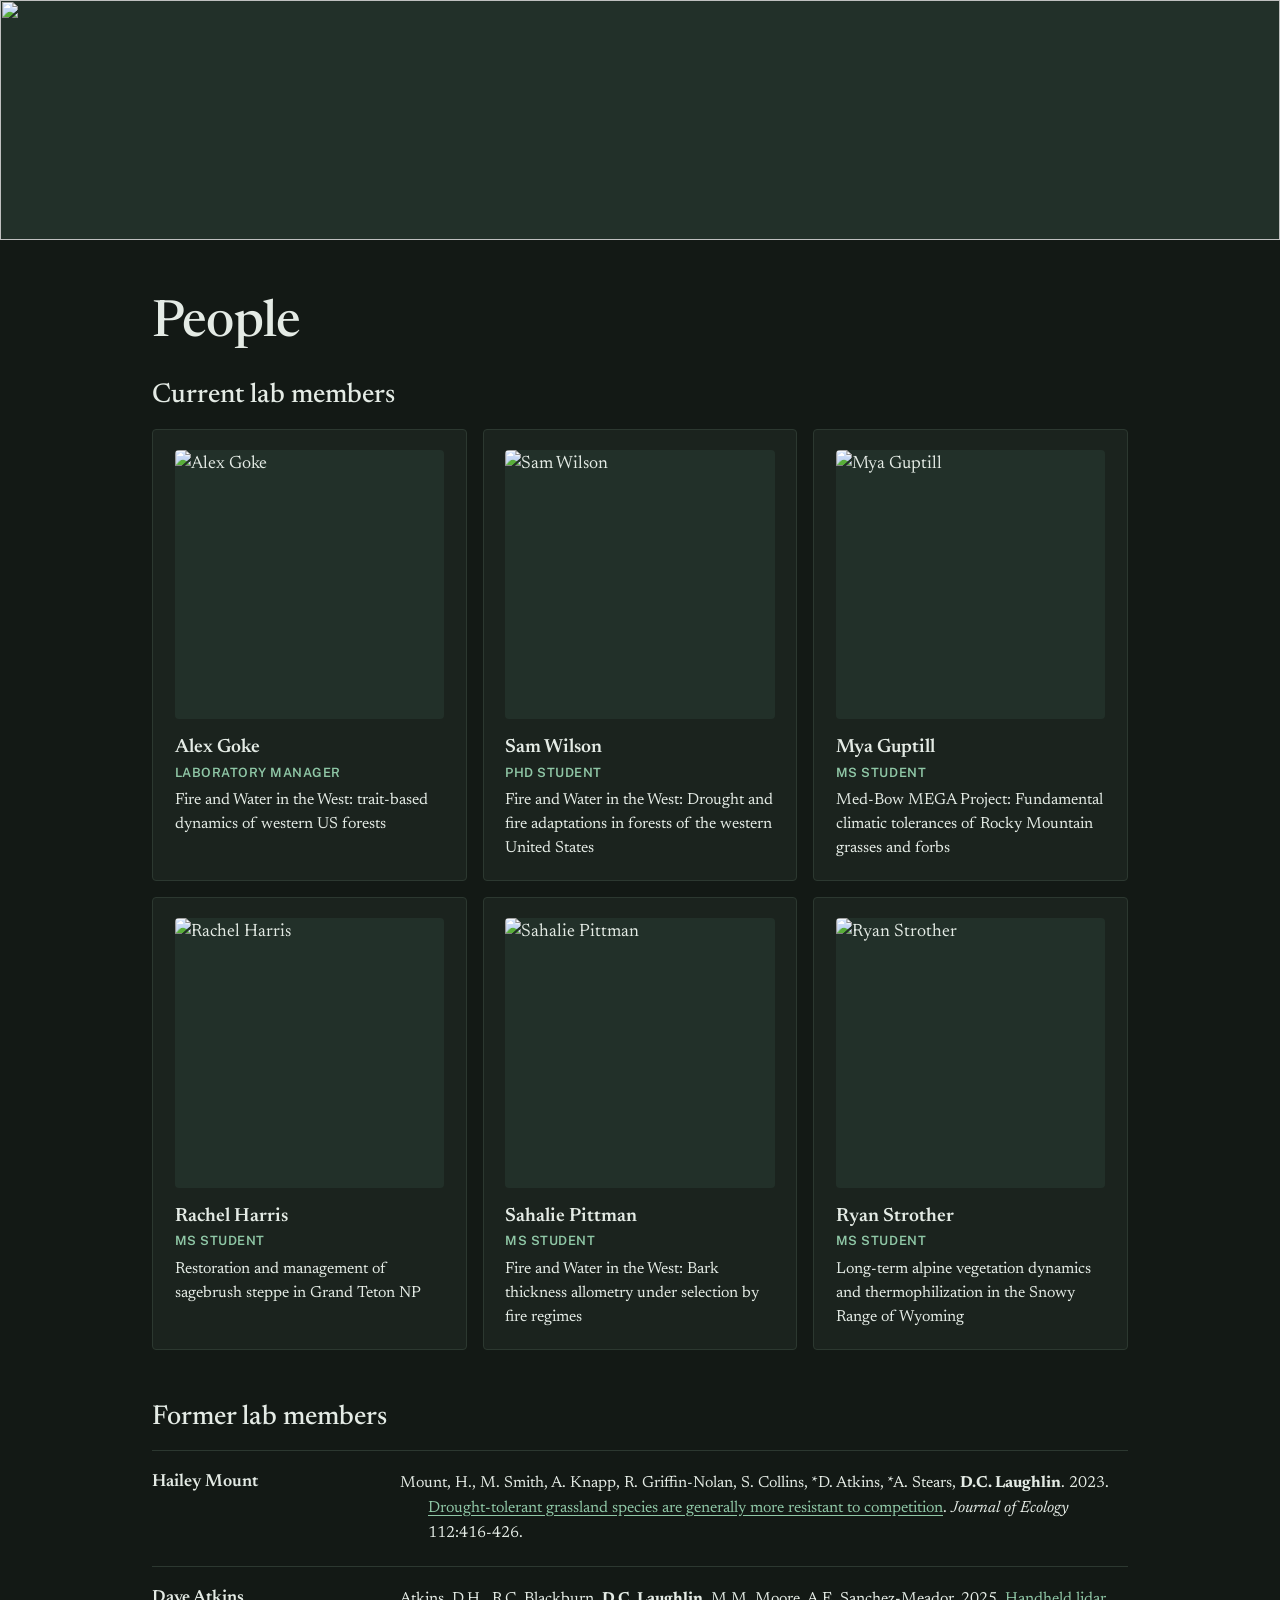
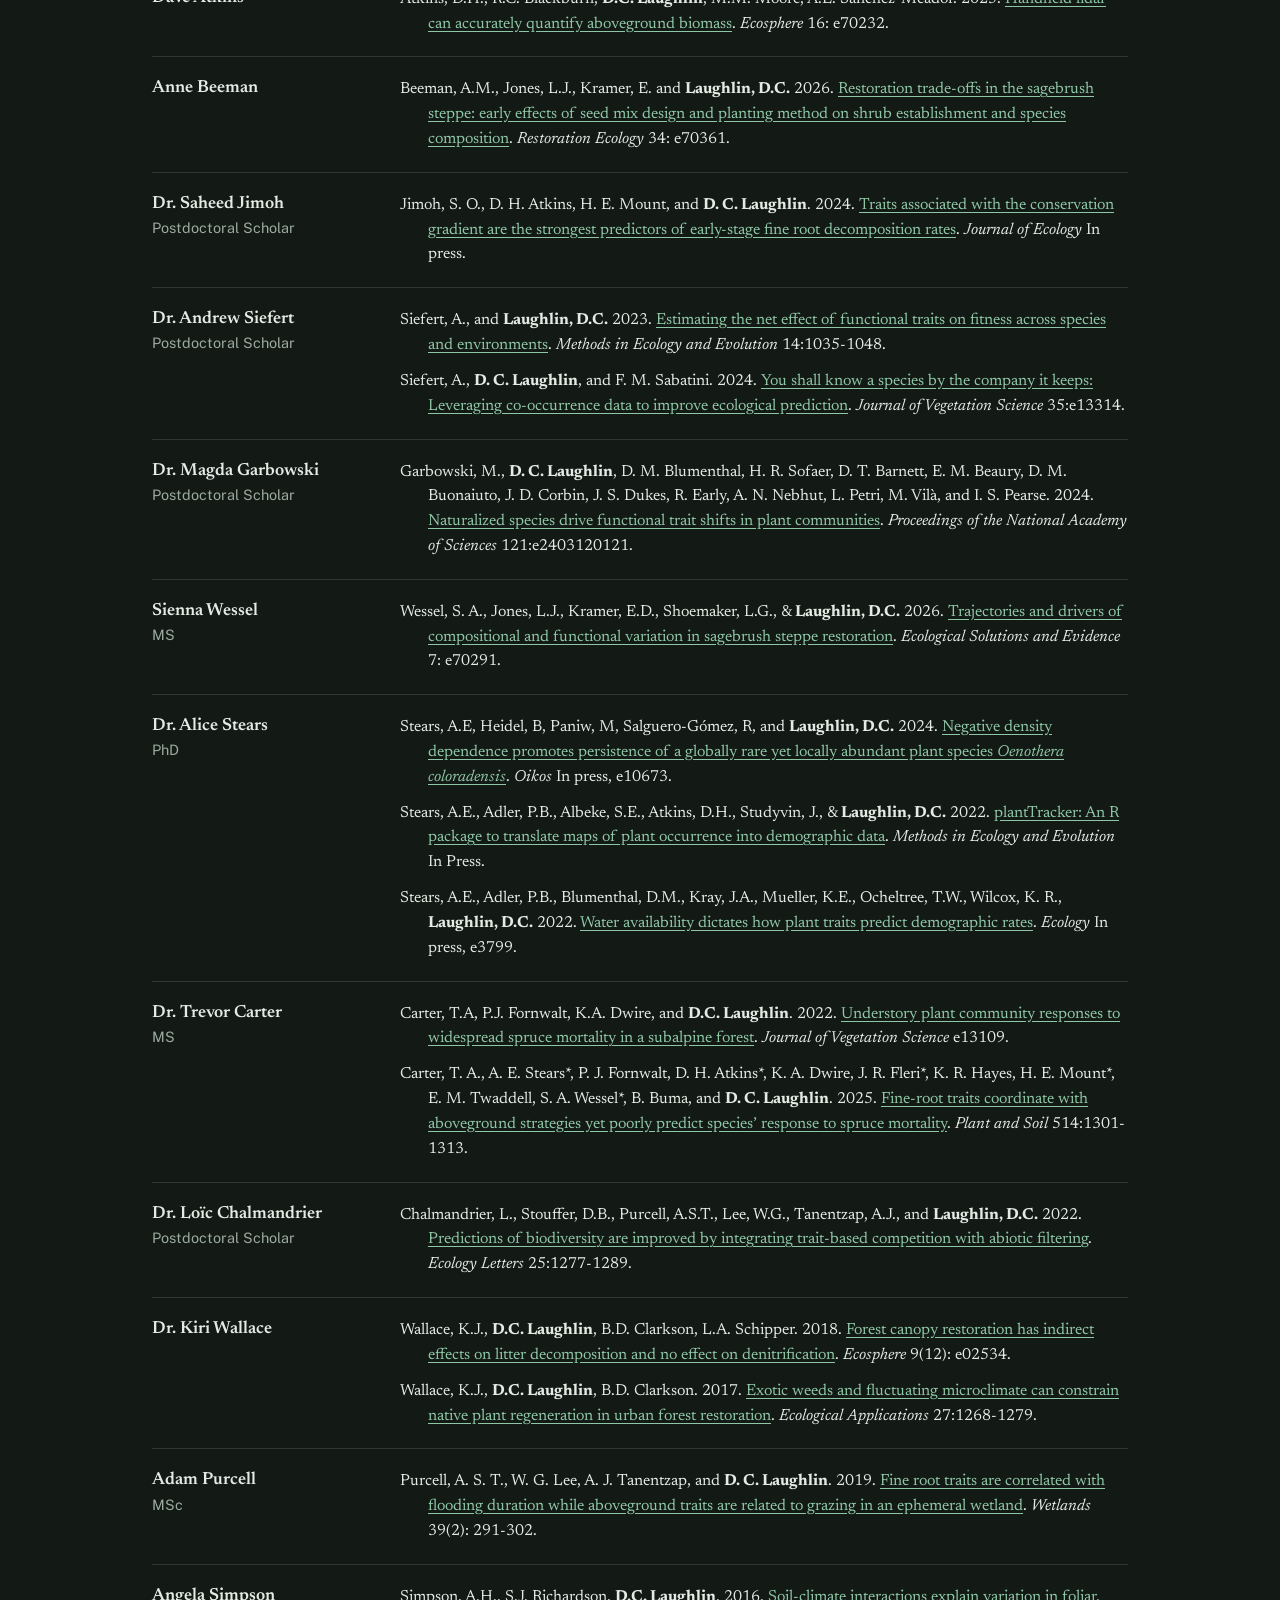
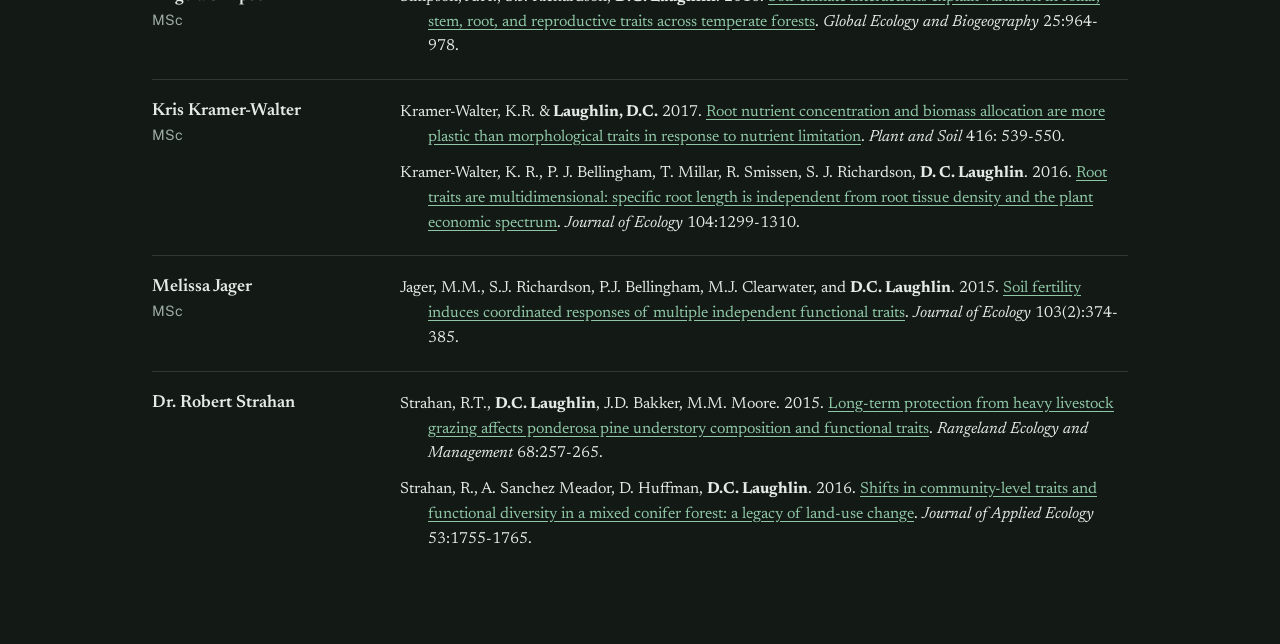
==== people.html @ c95419d9 "Add files via upload" ====
<!doctype html>
<html lang="en">
<head>
  <meta charset="utf-8">
  <meta name="viewport" content="width=device-width, initial-scale=1">
  <title>People | Laughlin Research Lab</title>
  <link rel="icon" type="image/png" href="images/Oak_leaf_favicon.png?v=2">
  <link rel="shortcut icon" type="image/png" href="images/Oak_leaf_favicon.png?v=2">
  <link rel="apple-touch-icon" href="images/Oak_leaf_favicon.png?v=2">
  <link rel="preconnect" href="https://fonts.googleapis.com">
  <link rel="preconnect" href="https://fonts.gstatic.com" crossorigin>
  <link href="https://fonts.googleapis.com/css2?family=Newsreader:ital,opsz,wght@0,6..72,400;0,6..72,500;0,6..72,600;1,6..72,400&family=Public+Sans:wght@400;500;600&display=swap" rel="stylesheet">
  <link rel="stylesheet" href="style.css">
</head>
<body>
  <a class="skip" href="#content">Skip to content</a>
  <header id="site-header"></header>
  <img class="banner" src="images/cropped-vedauwoo.jpg" alt="">
  <main id="content">
    <div class="wrap">
      <h1>People</h1>
      <h2 style="margin-top:0">Current lab members</h2>
      <ul class="members">
        <li class="member">
          <img class="member-photo" src="images/Alex%20Goke.JPG" alt="Alex Goke" loading="lazy">
          <h3>Alex Goke</h3>
          <p class="role">Laboratory Manager</p>
          <p>Fire and Water in the West: trait-based dynamics of western US forests</p>
        </li>
        <li class="member">
          <img class="member-photo" src="images/Sam%20Wilson.JPG" alt="Sam Wilson" loading="lazy">
          <h3>Sam Wilson</h3>
          <p class="role">PhD student</p>
          <p>Fire and Water in the West: Drought and fire adaptations in forests of the western United States</p>
        </li>
        <li class="member">
          <img class="member-photo" src="images/Mya%20Guptill.jpeg" alt="Mya Guptill" loading="lazy">
          <h3>Mya Guptill</h3>
          <p class="role">MS student</p>
          <p>Med-Bow MEGA Project: Fundamental climatic tolerances of Rocky Mountain grasses and forbs</p>
        </li>
        <li class="member">
          <img class="member-photo" src="images/RachelHarris.jpg" alt="Rachel Harris" loading="lazy">
          <h3>Rachel Harris</h3>
          <p class="role">MS student</p>
          <p>Restoration and management of sagebrush steppe in Grand Teton NP</p>
        </li>
        <li class="member">
          <img class="member-photo" src="images/Sahalie%20Pittman.jpg" alt="Sahalie Pittman" loading="lazy">
          <h3>Sahalie Pittman</h3>
          <p class="role">MS student</p>
          <p>Fire and Water in the West: Bark thickness allometry under selection by fire regimes</p>
        </li>
        <li class="member">
          <img class="member-photo" src="images/Ryan%20Strother.jpeg" alt="Ryan Strother" loading="lazy">
          <h3>Ryan Strother</h3>
          <p class="role">MS student</p>
          <p>Long-term alpine vegetation dynamics and thermophilization in the Snowy Range of Wyoming</p>
        </li>
      </ul>

      <h2>Former lab members</h2>
      <div class="alum">
        <h3>Hailey Mount</h3>
        <ul>
          <li>Mount, H., M. Smith, A. Knapp, R. Griffin-Nolan, S. Collins, *D. Atkins, *A. Stears, <b>D.C. Laughlin</b>. 2023. <a href="http://doi.org/10.1111/1365-2745.14243">Drought-tolerant grassland species are generally more resistant to competition</a>. <em>Journal of Ecology</em> 112:416-426.</li>
        </ul>
      </div>
      <div class="alum">
        <h3>Dave Atkins</h3>
        <ul>
          <li>Atkins, D.H., R.C. Blackburn, <b>D.C. Laughlin</b>, M.M. Moore, A.E. Sanchez-Meador. 2025. <a href="https://doi.org/10.1002/ecs2.70232">Handheld lidar can accurately quantify aboveground biomass</a>. <em>Ecosphere</em> 16: e70232.</li>
        </ul>
      </div>
      <div class="alum">
        <h3>Anne Beeman</h3>
        <ul>
          <li>Beeman, A.M., Jones, L.J., Kramer, E. and <b>Laughlin, D.C.</b> 2026. <a href="https://doi.org/10.1111/rec.70361">Restoration trade-offs in the sagebrush steppe: early effects of seed mix design and planting method on shrub establishment and species composition</a>. <em>Restoration Ecology</em> 34: e70361.</li>
        </ul>
      </div>
      <div class="alum">
        <h3>Dr. Saheed Jimoh<span class="degree">Postdoctoral Scholar</span></h3>
        <ul>
          <li>Jimoh, S. O., D. H. Atkins, H. E. Mount, and <b>D. C. Laughlin</b>. 2024. <a href="https://doi.org/10.1111/1365-2745.14423">Traits associated with the conservation gradient are the strongest predictors of early-stage fine root decomposition rates</a>. <em>Journal of Ecology</em> In press.</li>
        </ul>
      </div>
      <div class="alum">
        <h3>Dr. Andrew Siefert<span class="degree">Postdoctoral Scholar</span></h3>
        <ul>
          <li>Siefert, A., and <b>Laughlin, D.C.</b> 2023. <a href="https://doi.org/10.1111/2041-210X.14079">Estimating the net effect of functional traits on fitness across species and environments</a>. <em>Methods in Ecology and Evolution</em> 14:1035-1048.</li>
          <li>Siefert, A., <b>D. C. Laughlin</b>, and F. M. Sabatini. 2024. <a href="https://doi.org/10.1111/jvs.13314">You shall know a species by the company it keeps: Leveraging co-occurrence data to improve ecological prediction</a>. <em>Journal of Vegetation Science</em> 35:e13314.</li>
        </ul>
      </div>
      <div class="alum">
        <h3>Dr. Magda Garbowski<span class="degree">Postdoctoral Scholar</span></h3>
        <ul>
          <li>Garbowski, M., <b>D. C. Laughlin</b>, D. M. Blumenthal, H. R. Sofaer, D. T. Barnett, E. M. Beaury, D. M. Buonaiuto, J. D. Corbin, J. S. Dukes, R. Early, A. N. Nebhut, L. Petri, M. Vilà, and I. S. Pearse. 2024. <a href="https://www.pnas.org/doi/abs/10.1073/pnas.2403120121">Naturalized species drive functional trait shifts in plant communities</a>. <em>Proceedings of the National Academy of Sciences</em> 121:e2403120121.</li>
        </ul>
      </div>
      <div class="alum">
        <h3>Sienna Wessel<span class="degree">MS</span></h3>
        <ul>
          <li>Wessel, S. A., Jones, L.J., Kramer, E.D., Shoemaker, L.G., &amp; <b>Laughlin, D.C.</b> 2026. <a href="https://doi.org/10.1002/2688-8319.70291">Trajectories and drivers of compositional and functional variation in sagebrush steppe restoration</a>. <em>Ecological Solutions and Evidence</em> 7: e70291.</li>
        </ul>
      </div>
      <div class="alum">
        <h3>Dr. Alice Stears<span class="degree">PhD</span></h3>
        <ul>
          <li>Stears, A.E, Heidel, B, Paniw, M, Salguero-Gómez, R, and <b>Laughlin, D.C.</b> 2024. <a href="https://doi.org/10.1111/oik.10673">Negative density dependence promotes persistence of a globally rare yet locally abundant plant species <em>Oenothera coloradensis</em></a>. <em>Oikos</em> In press, e10673.</li>
          <li>Stears, A.E., Adler, P.B., Albeke, S.E., Atkins, D.H., Studyvin, J., &amp; <b>Laughlin, D.C.</b> 2022. <a href="https://doi.org/10.1111/2041-210X.13950">plantTracker: An R package to translate maps of plant occurrence into demographic data</a>. <em>Methods in Ecology and Evolution</em> In Press.</li>
          <li>Stears, A.E., Adler, P.B., Blumenthal, D.M., Kray, J.A., Mueller, K.E., Ocheltree, T.W., Wilcox, K. R., <b>Laughlin, D.C.</b> 2022. <a href="https://doi.org/10.1002/ecy.3799">Water availability dictates how plant traits predict demographic rates</a>. <em>Ecology</em> In press, e3799.</li>
        </ul>
      </div>
      <div class="alum">
        <h3>Dr. Trevor Carter<span class="degree">MS</span></h3>
        <ul>
          <li>Carter, T.A, P.J. Fornwalt, K.A. Dwire, and <b>D.C. Laughlin</b>. 2022. <a href="https://doi.org/10.1111/jvs.13109">Understory plant community responses to widespread spruce mortality in a subalpine forest</a>. <em>Journal of Vegetation Science</em> e13109.</li>
          <li>Carter, T. A., A. E. Stears*, P. J. Fornwalt, D. H. Atkins*, K. A. Dwire, J. R. Fleri*, K. R. Hayes, H. E. Mount*, E. M. Twaddell, S. A. Wessel*, B. Buma, and <b>D. C. Laughlin</b>. 2025. <a href="https://doi.org/10.1007/s11104-025-07463-x">Fine-root traits coordinate with aboveground strategies yet poorly predict species’ response to spruce mortality</a>. <em>Plant and Soil</em> 514:1301-1313.</li>
        </ul>
      </div>
      <div class="alum">
        <h3>Dr. Loïc Chalmandrier<span class="degree">Postdoctoral Scholar</span></h3>
        <ul>
          <li>Chalmandrier, L., Stouffer, D.B., Purcell, A.S.T., Lee, W.G., Tanentzap, A.J., and <b>Laughlin, D.C.</b> 2022. <a href="https://doi.org/10.1111/ele.13980">Predictions of biodiversity are improved by integrating trait-based competition with abiotic filtering</a>. <em>Ecology Letters</em> 25:1277-1289.</li>
        </ul>
      </div>
      <div class="alum">
        <h3>Dr. Kiri Wallace</h3>
        <ul>
          <li>Wallace, K.J., <b>D.C. Laughlin</b>, B.D. Clarkson, L.A. Schipper. 2018. <a href="https://doi.org/10.1002/ecs2.2534">Forest canopy restoration has indirect effects on litter decomposition and no effect on denitrification</a>. <em>Ecosphere</em> 9(12): e02534.</li>
          <li>Wallace, K.J., <b>D.C. Laughlin</b>, B.D. Clarkson. 2017. <a href="https://doi.org/10.1002/eap.1520">Exotic weeds and fluctuating microclimate can constrain native plant regeneration in urban forest restoration</a>. <em>Ecological Applications</em> 27:1268-1279.</li>
        </ul>
      </div>
      <div class="alum">
        <h3>Adam Purcell<span class="degree">MSc</span></h3>
        <ul>
          <li>Purcell, A. S. T., W. G. Lee, A. J. Tanentzap, and <b>D. C. Laughlin</b>. 2019. <a href="https://doi.org/10.1007/s13157-018-1084-8">Fine root traits are correlated with flooding duration while aboveground traits are related to grazing in an ephemeral wetland</a>. <em>Wetlands</em> 39(2): 291-302.</li>
        </ul>
      </div>
      <div class="alum">
        <h3>Angela Simpson<span class="degree">MSc</span></h3>
        <ul>
          <li>Simpson, A.H., S.J. Richardson, <b>D.C. Laughlin</b>. 2016. <a href="https://doi.org/10.1111/geb.12457">Soil-climate interactions explain variation in foliar, stem, root, and reproductive traits across temperate forests</a>. <em>Global Ecology and Biogeography</em> 25:964-978.</li>
        </ul>
      </div>
      <div class="alum">
        <h3>Kris Kramer-Walter<span class="degree">MSc</span></h3>
        <ul>
          <li>Kramer-Walter, K.R. &amp; <b>Laughlin, D.C.</b> 2017. <a href="https://doi.org/10.1007/s11104-017-3234-9">Root nutrient concentration and biomass allocation are more plastic than morphological traits in response to nutrient limitation</a>. <em>Plant and Soil</em> 416: 539-550.</li>
          <li>Kramer-Walter, K. R., P. J. Bellingham, T. Millar, R. Smissen, S. J. Richardson, <b>D. C. Laughlin</b>. 2016. <a href="https://doi.org/10.1111/1365-2745.12562">Root traits are multidimensional: specific root length is independent from root tissue density and the plant economic spectrum</a>. <em>Journal of Ecology</em> 104:1299-1310.</li>
        </ul>
      </div>
      <div class="alum">
        <h3>Melissa Jager<span class="degree">MSc</span></h3>
        <ul>
          <li>Jager, M.M., S.J. Richardson, P.J. Bellingham, M.J. Clearwater, and <b>D.C. Laughlin</b>. 2015. <a href="https://doi.org/10.1111/1365-2745.12366">Soil fertility induces coordinated responses of multiple independent functional traits</a>. <em>Journal of Ecology</em> 103(2):374-385.</li>
        </ul>
      </div>
      <div class="alum">
        <h3>Dr. Robert Strahan</h3>
        <ul>
          <li>Strahan, R.T., <b>D.C. Laughlin</b>, J.D. Bakker, M.M. Moore. 2015. <a href="https://doi.org/10.1016/j.rama.2015.03.008">Long-term protection from heavy livestock grazing affects ponderosa pine understory composition and functional traits</a>. <em>Rangeland Ecology and Management</em> 68:257-265.</li>
          <li>Strahan, R., A. Sanchez Meador, D. Huffman, <b>D.C. Laughlin</b>. 2016. <a href="https://doi.org/10.1111/1365-2664.12737">Shifts in community-level traits and functional diversity in a mixed conifer forest: a legacy of land-use change</a>. <em>Journal of Applied Ecology</em> 53:1755-1765.</li>
        </ul>
      </div>
    </div>
  </main>
  <footer id="site-footer"></footer>
  <script src="site.js"></script>

</body>
</html>
---- style.css ----
:root {
  color-scheme: dark;
  --paper: #131915;
  --surface: #1b231e;
  --ink: #e4ebe5;
  --muted: #9caba0;
  --line: #2c3830;
  --accent: #8fc7a6;       /* change this one value to re-color the site */
  --accent-soft: #223029;
  --serif: "Newsreader", Georgia, "Times New Roman", serif;
  --sans: "Public Sans", system-ui, -apple-system, "Segoe UI", sans-serif;
}
* { box-sizing: border-box; }
html { scroll-padding-top: 1rem; }
body {
  margin: 0; background: var(--paper); color: var(--ink);
  font-family: var(--serif); font-size: 1.125rem; line-height: 1.6;
}
img { max-width: 100%; height: auto; display: block; }
a { color: var(--accent); text-underline-offset: 0.18em; }
a:focus-visible, button:focus-visible, input:focus-visible, summary:focus-visible {
  outline: 2px solid var(--accent); outline-offset: 3px; border-radius: 2px;
}
.wrap { max-width: 64rem; margin: 0 auto; padding: 0 1.5rem; }
.narrow { max-width: 44rem; }
.skip { position: absolute; left: -999px; }
.skip:focus { left: 1rem; top: 1rem; background: var(--surface); padding: .5rem 1rem; z-index: 10; }

/* Header */
.site-header { border-bottom: 1px solid var(--line); background: var(--paper); }
.brand-row { display: flex; align-items: baseline; justify-content: space-between; gap: 1rem; padding: 1.5rem 0 1rem; }
.brand { text-decoration: none; color: var(--ink); }
.brand-name { display: block; font-size: 1.75rem; font-weight: 600; line-height: 1.1; letter-spacing: -0.01em; }
.brand-tag { display: block; font-style: italic; color: var(--muted); font-size: 1.05rem; }
.menu-btn { display: none; font: 500 .95rem var(--sans); background: none; border: 1px solid var(--line); color: var(--ink); padding: .4rem .85rem; border-radius: 4px; cursor: pointer; }
.main-nav ul { list-style: none; margin: 0; padding: 0; display: flex; flex-wrap: wrap; gap: .25rem 1.6rem; }
.main-nav a { display: block; padding: .55rem 0; font: .95rem var(--sans); color: var(--muted); text-decoration: none; }
.main-nav a:hover { color: var(--ink); }
.main-nav a[aria-current="page"] { color: var(--ink); box-shadow: inset 0 -2px 0 var(--accent); }
@media (max-width: 760px) {
  .brand-row { align-items: center; }
  .menu-btn { display: block; }
  .main-nav { display: none; }
  .main-nav.open { display: block; }
  .main-nav ul { flex-direction: column; gap: 0; padding-bottom: .5rem; }
  .main-nav a { padding: .7rem 0; border-top: 1px solid var(--line); }
  .main-nav a[aria-current="page"] { box-shadow: inset 3px 0 0 var(--accent); padding-left: .75rem; }
}

/* Banner photo */
.banner { width: 100%; height: clamp(9rem, 22vw, 15rem); object-fit: cover; background: var(--accent-soft); }

/* Page content */
main { padding: 3.5rem 0 4.5rem; }
h1 { font-size: clamp(2.2rem, 5vw, 3.2rem); font-weight: 500; line-height: 1.1; letter-spacing: -0.015em; margin: 0 0 1.75rem; }
h2 { font-size: 1.7rem; font-weight: 500; line-height: 1.2; margin: 3.25rem 0 1rem; }
h3 { font-size: 1.2rem; font-weight: 600; line-height: 1.35; margin: 2rem 0 .4rem; }
p { margin: 0 0 1rem; }
.lede { font-size: clamp(1.3rem, 2.5vw, 1.65rem); line-height: 1.4; max-width: 38ch; margin-bottom: 2.5rem; }
.note { font-family: var(--sans); font-size: .95rem; color: var(--muted); }
.placeholder { border: 1px dashed var(--line); background: var(--surface); padding: 1.25rem 1.5rem; border-radius: 4px; color: var(--muted); }

/* Welcome page */
.welcome-grid { display: grid; grid-template-columns: 15rem 1fr; gap: 2rem; align-items: start; }
.welcome-grid .pi-photo { border-radius: 4px; width: 100%; }
.pi { margin-top: .25rem; }
.pi-name { font-size: 1.35rem; font-weight: 600; margin: 0; }
.pi p { margin: 0; }
.pi .gap { margin-top: .9rem; }
@media (max-width: 600px) { .welcome-grid { grid-template-columns: 1fr; } .welcome-grid .pi-photo { max-width: 13rem; } }

.book { display: grid; grid-template-columns: 11rem 1fr; gap: 2rem; align-items: start; margin-top: 3.5rem; padding-top: 3rem; border-top: 1px solid var(--line); }
.book img { border-radius: 2px; box-shadow: 0 1px 0 var(--line); }
.book h2 { margin-top: 0; }
@media (max-width: 600px) { .book { grid-template-columns: 1fr; } .book img { max-width: 10rem; } }

.chapters { list-style: none; margin: 1.5rem 0 0; padding: 0; }
.chapters li { padding: 1.1rem 0; border-top: 1px solid var(--line); }
.chapters .ch-title { font-weight: 600; display: block; }
.chapters .ch-sub { display: block; color: var(--muted); font-size: 1rem; }
audio { width: 100%; max-width: 30rem; margin-top: .6rem; height: 2.4rem; }

/* Projects (Research) */
.project { padding: 1.5rem 0; border-top: 1px solid var(--line); }
.project:first-of-type { border-top: 0; }
.project h3 { margin: 0 0 .15rem; }
.funder { font-family: var(--sans); font-size: .9rem; color: var(--muted); margin: 0 0 .15rem; }
.team { font-style: italic; color: var(--muted); margin: 0 0 .6rem; }
.project p:last-child { margin-bottom: 0; }
.logos { display: flex; flex-wrap: wrap; align-items: center; gap: 2rem; margin-top: 3rem; padding-top: 2rem; border-top: 1px solid var(--line); }
.logos img { height: 4rem; width: auto; }
.figure { margin: 1.5rem 0 0; }
.figure img { border-radius: 4px; }

/* Publications */
.search { display: block; font-family: var(--sans); font-size: .9rem; color: var(--muted); margin: 1.5rem 0 1rem; }
.search span { display: block; margin-bottom: .4rem; }
.search input {
  width: 100%; max-width: 28rem; font: 1rem var(--sans); color: var(--ink);
  background: var(--surface); border: 1px solid var(--line); border-radius: 4px; padding: .65rem .8rem;
}
.year-nav { font-family: var(--sans); font-size: .9rem; display: flex; flex-wrap: wrap; gap: .3rem .9rem; margin: 0 0 2rem; }
.year-block { display: grid; grid-template-columns: 4.5rem 1fr; gap: 1rem; padding: 1.5rem 0; border-top: 1px solid var(--line); }
.year-block h3 { margin: 0; font: 600 1rem var(--sans); color: var(--muted); padding-top: .2rem; }
.pubs { list-style: none; margin: 0; padding: 0; display: grid; gap: 1.1rem; }
.pubs li { font-size: 1.02rem; line-height: 1.55; overflow-wrap: anywhere; }
.pubs b { font-weight: 600; color: var(--ink); }
@media (max-width: 600px) { .year-block { grid-template-columns: 1fr; gap: .5rem; } }

/* Software */
.package { padding: 1.5rem 0; border-top: 1px solid var(--line); }
.package:first-of-type { border-top: 0; padding-top: 0; }
.package h2 { margin: 0 0 .6rem; font-size: 1.4rem; }
pre { background: var(--surface); border: 1px solid var(--line); border-radius: 4px; padding: .8rem 1rem; overflow-x: auto; font-size: .95rem; }

/* GVP */
.requirements { padding-left: 1.4rem; }
.requirements li { margin-bottom: .35rem; }
.example { display: grid; grid-template-columns: 1fr 15rem; gap: 2rem; align-items: start; margin-top: 2rem; }
.example img { border-radius: 4px; }
@media (max-width: 680px) { .example { grid-template-columns: 1fr; } .example img { max-width: 18rem; } }

.site-footer { border-top: 1px solid var(--line); padding: 2rem 0 3rem; font-family: var(--sans); font-size: .85rem; color: var(--muted); }

/* People */
.members { display: grid; grid-template-columns: repeat(auto-fill, minmax(17rem, 1fr)); gap: 1rem; margin: 0 0 1rem; padding: 0; list-style: none; }
.member { background: var(--surface); border: 1px solid var(--line); border-radius: 4px; padding: 1.25rem 1.35rem; }
.member h3 { margin: 0; font-size: 1.2rem; }
.member .role { font: 600 .8rem var(--sans); letter-spacing: .04em; text-transform: uppercase; color: var(--accent); margin: .2rem 0 .55rem; }
.member p:last-child { margin: 0; font-size: 1rem; line-height: 1.5; }
.alum { display: grid; grid-template-columns: 14rem 1fr; gap: 1.5rem; padding: 1.25rem 0; border-top: 1px solid var(--line); }
.alum h3 { margin: 0; font-size: 1.1rem; }
.alum .degree { display: block; font: .9rem var(--sans); color: var(--muted); font-weight: 400; margin-top: .15rem; }
.alum ul { list-style: none; margin: 0; padding: 0; display: grid; gap: .7rem; }
.alum li { font-size: 1rem; line-height: 1.55; overflow-wrap: anywhere; }
@media (max-width: 680px) { .alum { grid-template-columns: 1fr; gap: .5rem; } }

/* Teaching */
.courses { list-style: none; margin: 0; padding: 0; }
.course { display: grid; grid-template-columns: 1fr auto; gap: .25rem 1.5rem; align-items: baseline; padding: 1.25rem 0; border-top: 1px solid var(--line); }
.course:first-child { border-top: 0; padding-top: 0; }
.course h2 { margin: 0; font-size: 1.35rem; }
.course .code { font: .9rem var(--sans); color: var(--muted); }
.course .when { font: 600 .8rem var(--sans); letter-spacing: .04em; text-transform: uppercase; color: var(--accent); text-align: right; }
@media (max-width: 560px) { .course { grid-template-columns: 1fr; } .course .when { text-align: left; } }

/* Soften bright photos and logos slightly on the dark background */
.logos img { background: #fff; padding: .4rem; border-radius: 4px; }

/* Lab member photos */
.member-photo { width: 100%; aspect-ratio: 1; object-fit: cover; object-position: center 25%; border-radius: 4px; margin-bottom: 1rem; background: var(--accent-soft); }
.teaching-photo { margin: 0 0 2rem; border-radius: 4px; width: 100%; max-height: 22rem; object-fit: cover; }

/* Research page: smaller seminar photo, funder logo beside each project */
.research-seminar { max-width: 20rem; }
.project { display: grid; grid-template-columns: 3.5rem 1fr; gap: 1.1rem; align-items: start; }
.funder-logo { width: 3.5rem; height: 3.5rem; object-fit: contain; background: #fff; padding: .3rem; border-radius: 4px; margin-top: .2rem; }
span.funder-logo { background: none; }
@media (max-width: 480px) { .project { grid-template-columns: 2.75rem 1fr; gap: .8rem; } .funder-logo { width: 2.75rem; height: 2.75rem; } }

/* Welcome page mission statement box */
.mission {
  max-width: none;
  background: var(--surface);
  border: 1px solid var(--line);
  border-left: 4px solid var(--accent);
  border-radius: 6px;
  padding: clamp(1.25rem, 3vw, 2rem) clamp(1.25rem, 3.5vw, 2.25rem);
  font-size: clamp(1.3rem, 2.6vw, 1.75rem);
  line-height: 1.4;
  margin: 0 0 3rem;
}

/* Hanging indent for citations (Publications and former lab members) */
.pubs li, .alum li {
  padding-left: 1.75em;
  text-indent: -1.75em;
}
.pubs { gap: 1rem; }

/* Publications: book cards */
.books { display: grid; grid-template-columns: repeat(auto-fit, minmax(19rem, 1fr)); gap: 1.25rem; margin: 1.25rem 0 0; }
.book-card {
  display: grid; grid-template-columns: 5rem 1fr; gap: 1.1rem; align-items: start;
  background: var(--surface); border: 1px solid var(--line); border-radius: 6px; padding: 1.25rem;
}
.book-cover img { width: 5rem; max-width: 100%; aspect-ratio: 2 / 3; object-fit: cover; border-radius: 3px; box-shadow: 0 6px 18px rgba(0,0,0,.35); transition: transform .2s ease; }
.book-cover:hover img { transform: translateY(-3px); }
.book-info p { margin: 0; }
.book-title { font-size: 1.05rem; line-height: 1.35; margin-bottom: .6rem !important; }
.book-title a { color: var(--ink); text-decoration: none; }
.book-title a:hover { color: var(--accent); text-decoration: underline; }
.book-meta { font-family: var(--sans); font-size: .9rem; color: var(--muted); line-height: 1.5; }
.book-meta b { color: var(--ink); font-weight: 600; }
@media (max-width: 420px) { .book-card { grid-template-columns: 4rem 1fr; gap: .9rem; padding: 1rem; } .book-cover img { width: 4rem; } }

/* Research page: overview themes */
.research-intro { font-size: 1.25rem; line-height: 1.5; margin-bottom: 1.75rem; }
.themes { display: grid; grid-template-columns: repeat(auto-fit, minmax(17rem, 1fr)); gap: 1rem; margin-bottom: 1rem; }
.theme { background: var(--surface); border: 1px solid var(--line); border-top: 3px solid var(--accent); border-radius: 6px; padding: 1.1rem 1.25rem; }
.theme h3 { margin: 0 0 .5rem; font-size: 1.1rem; }
.theme p { margin: 0; font-size: 1rem; line-height: 1.55; }
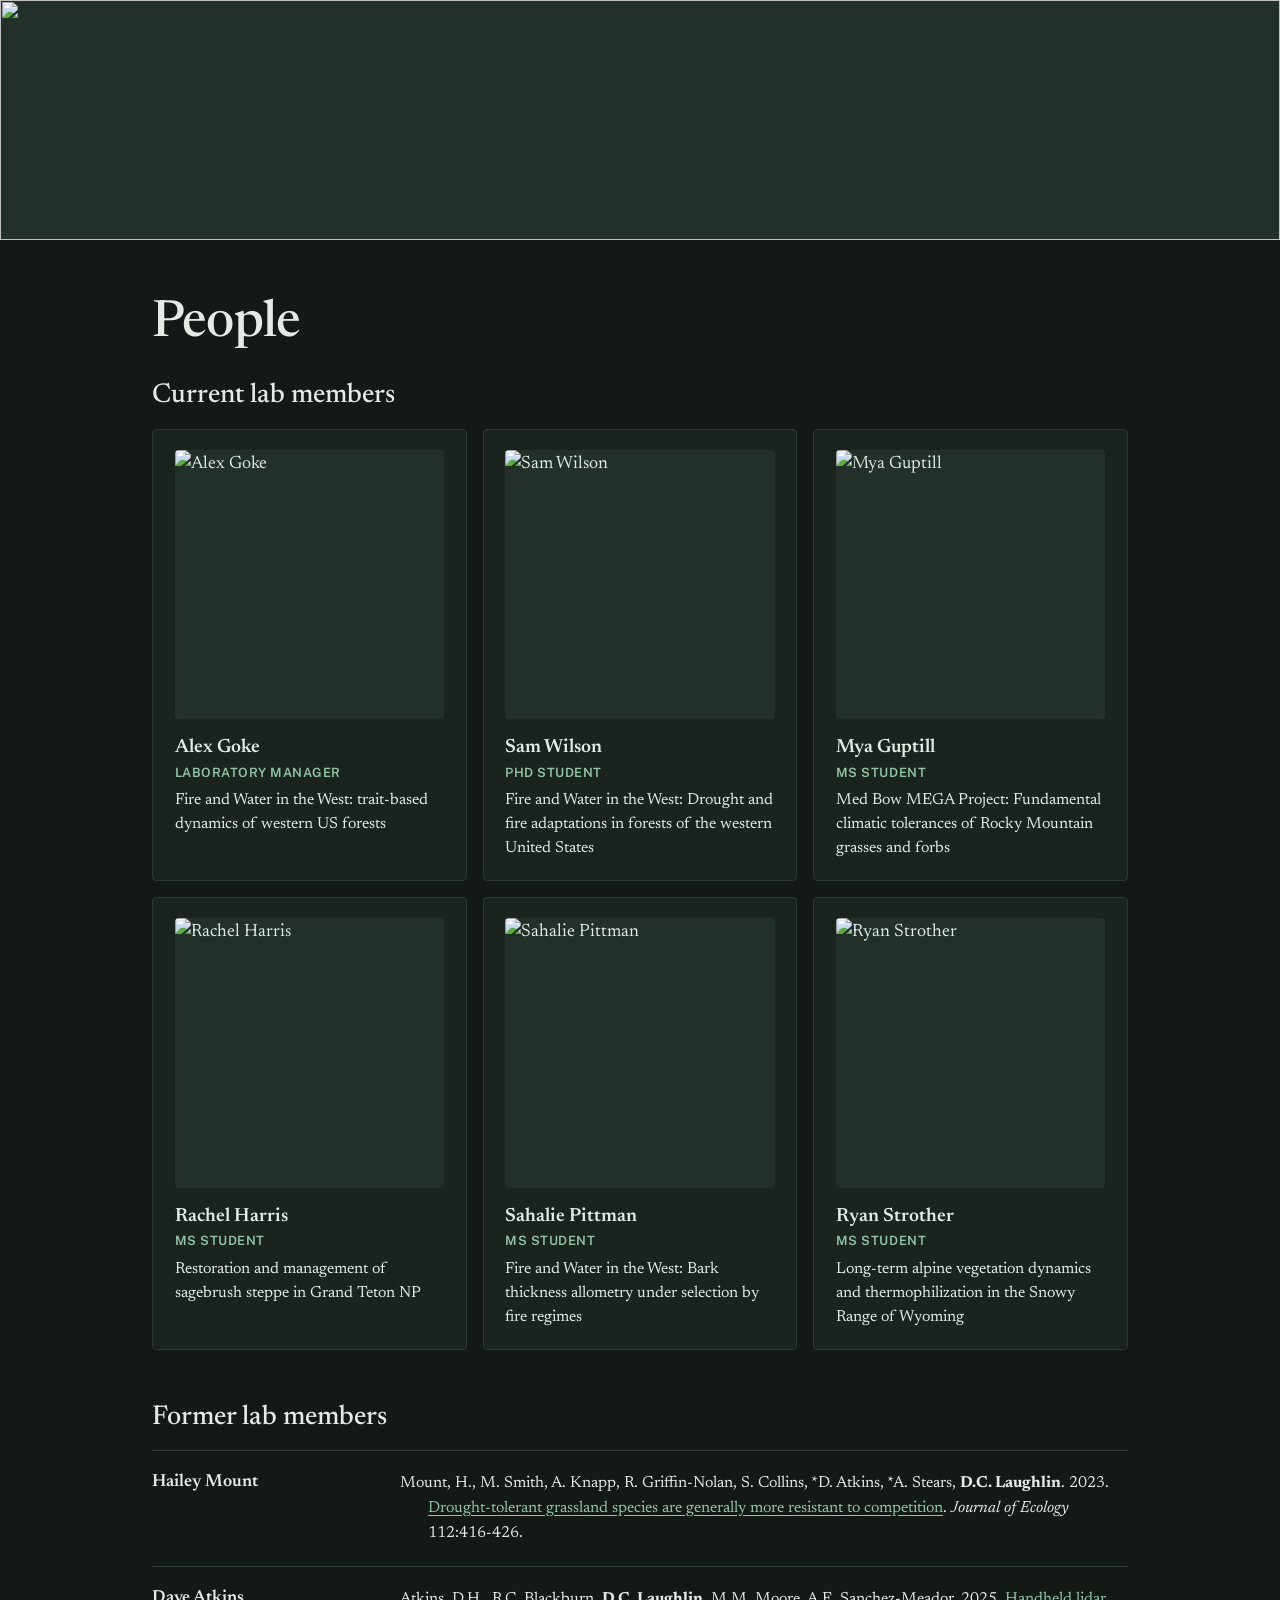
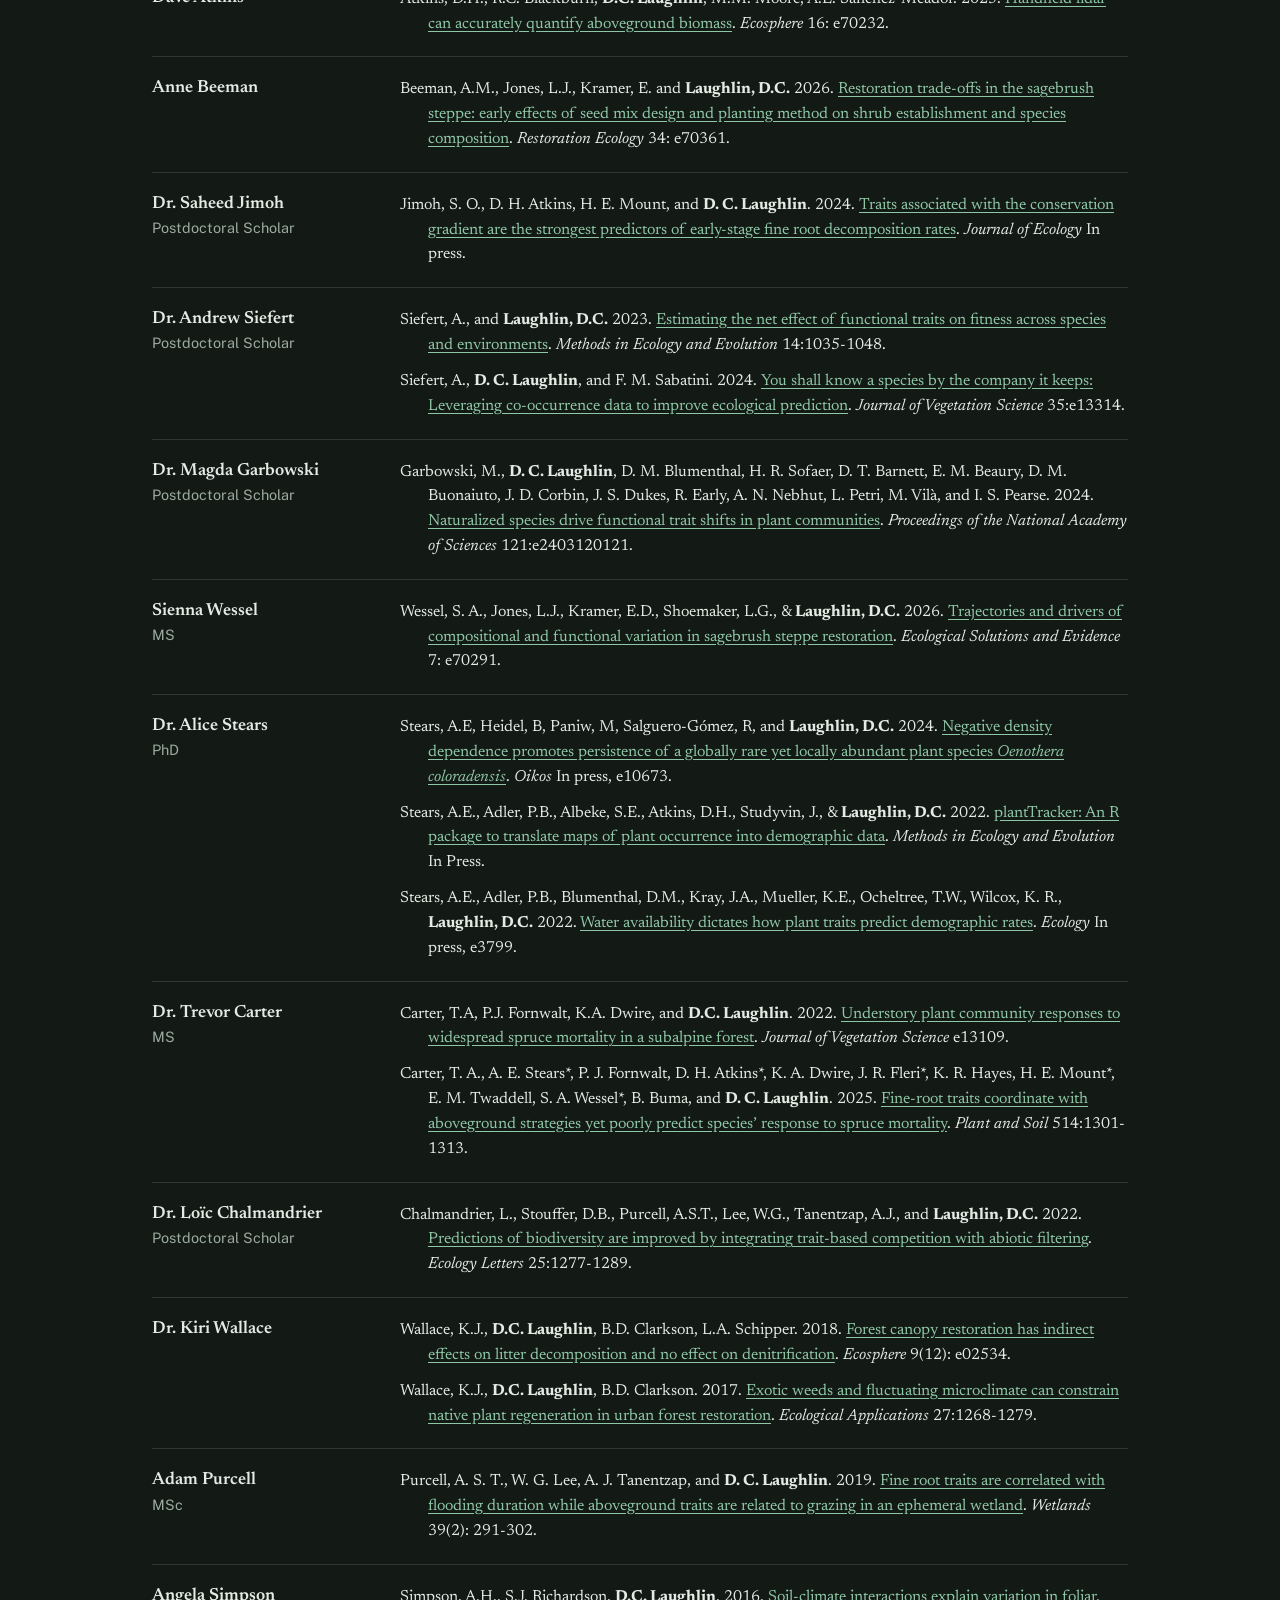
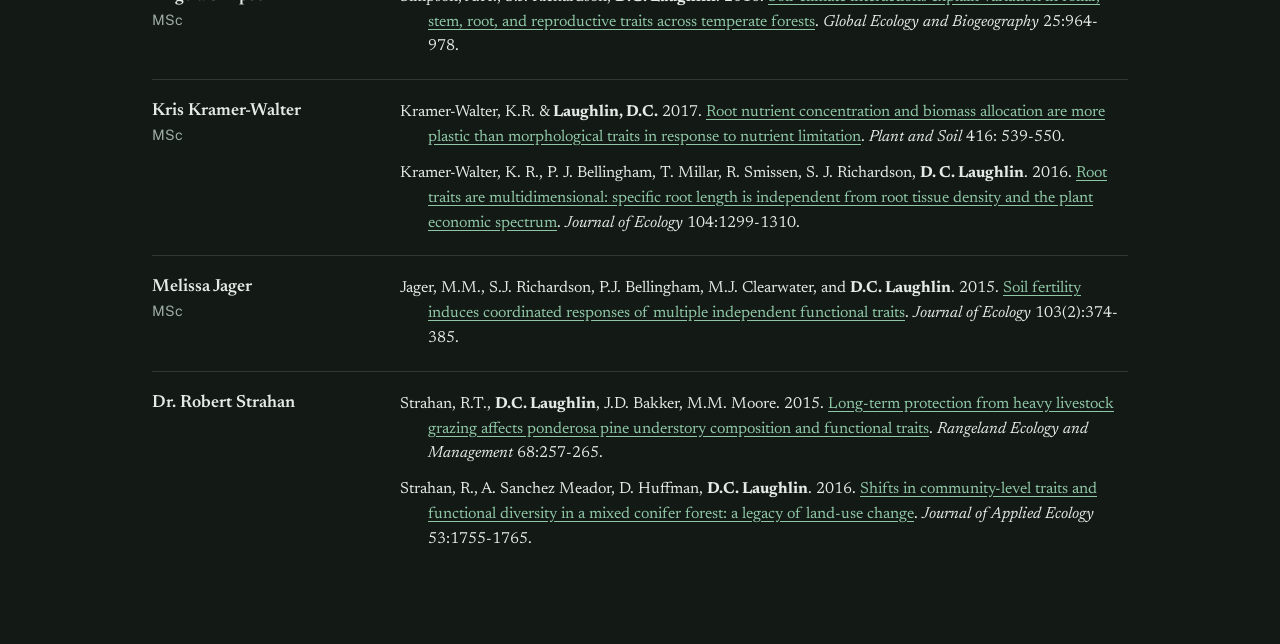
==== commit e8c59763: "Add files via upload" ====
--- a/people.html
+++ b/people.html
@@ -37,7 +37,7 @@
           <img class="member-photo" src="images/Mya%20Guptill.jpeg" alt="Mya Guptill" loading="lazy">
           <h3>Mya Guptill</h3>
           <p class="role">MS student</p>
-          <p>Med-Bow MEGA Project: Fundamental climatic tolerances of Rocky Mountain grasses and forbs</p>
+          <p>Med Bow MEGA Project: Fundamental climatic tolerances of Rocky Mountain grasses and forbs</p>
         </li>
         <li class="member">
           <img class="member-photo" src="images/RachelHarris.jpg" alt="Rachel Harris" loading="lazy">
